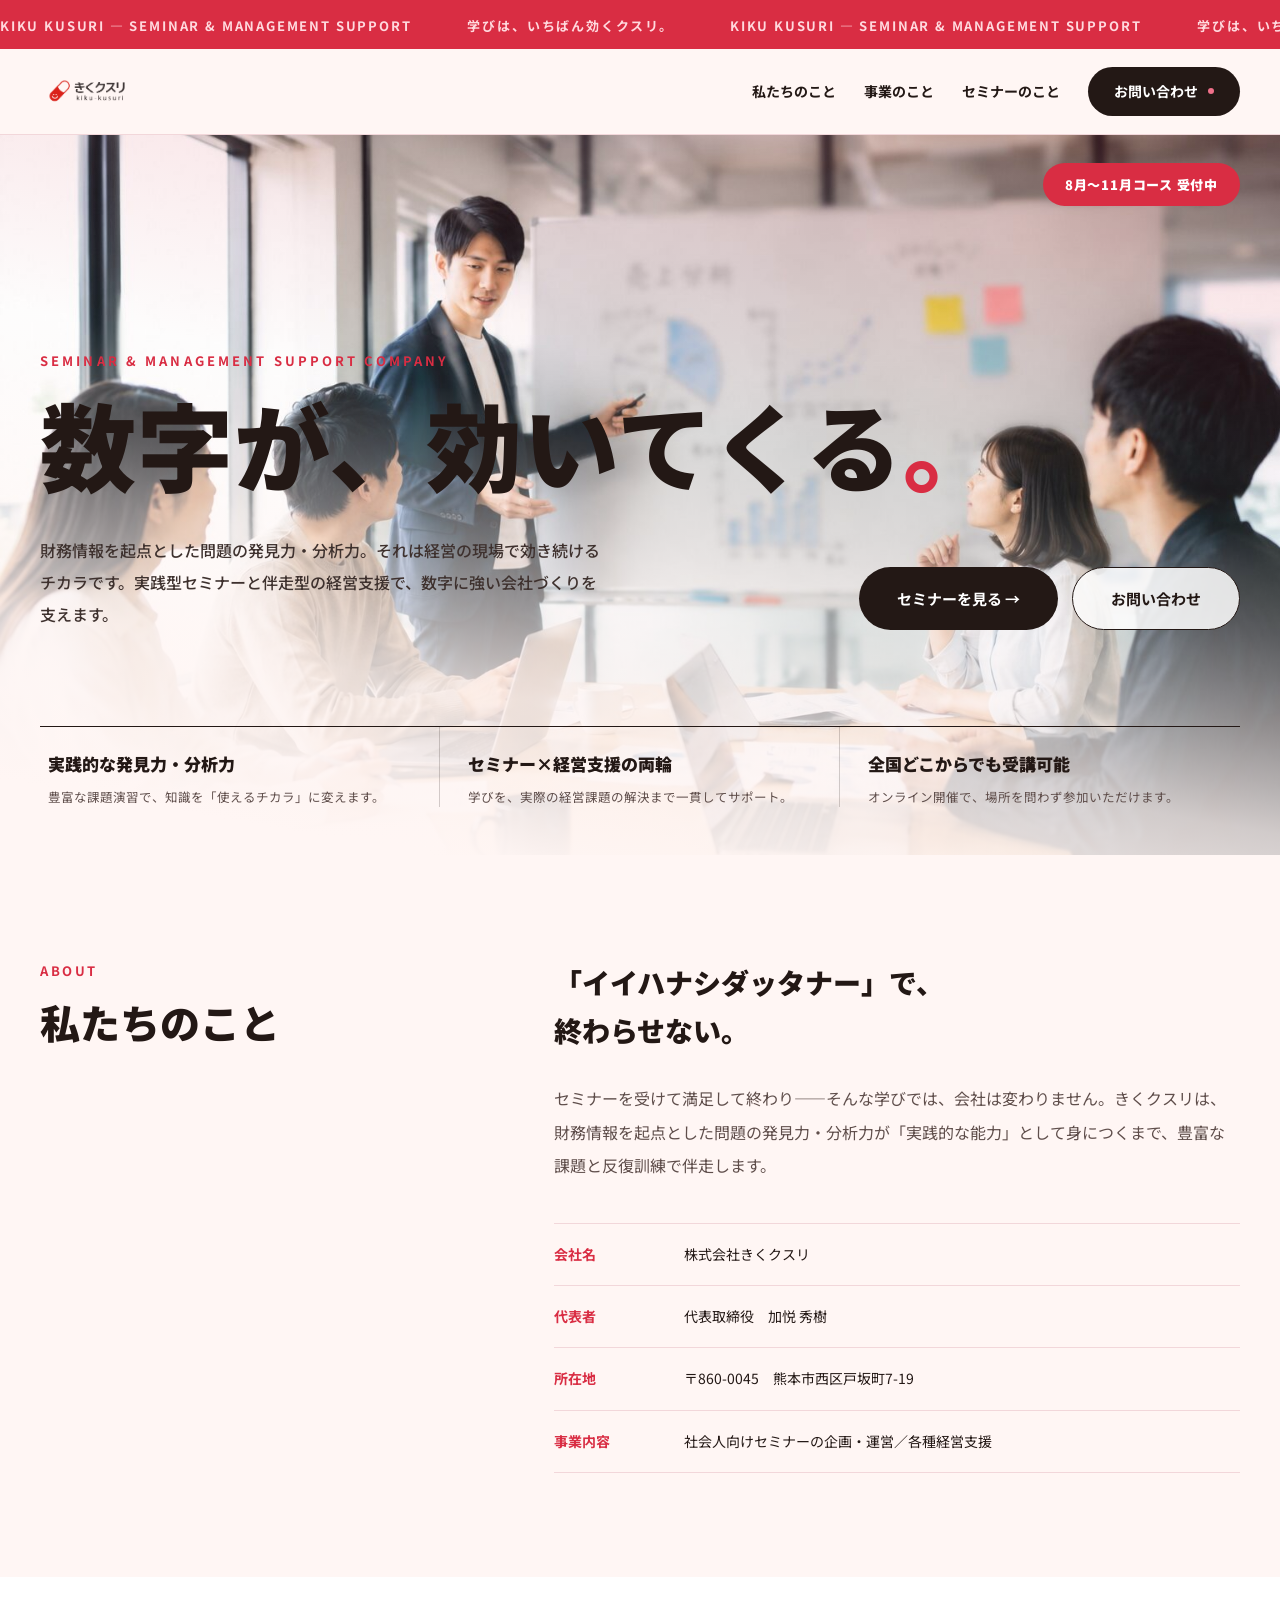
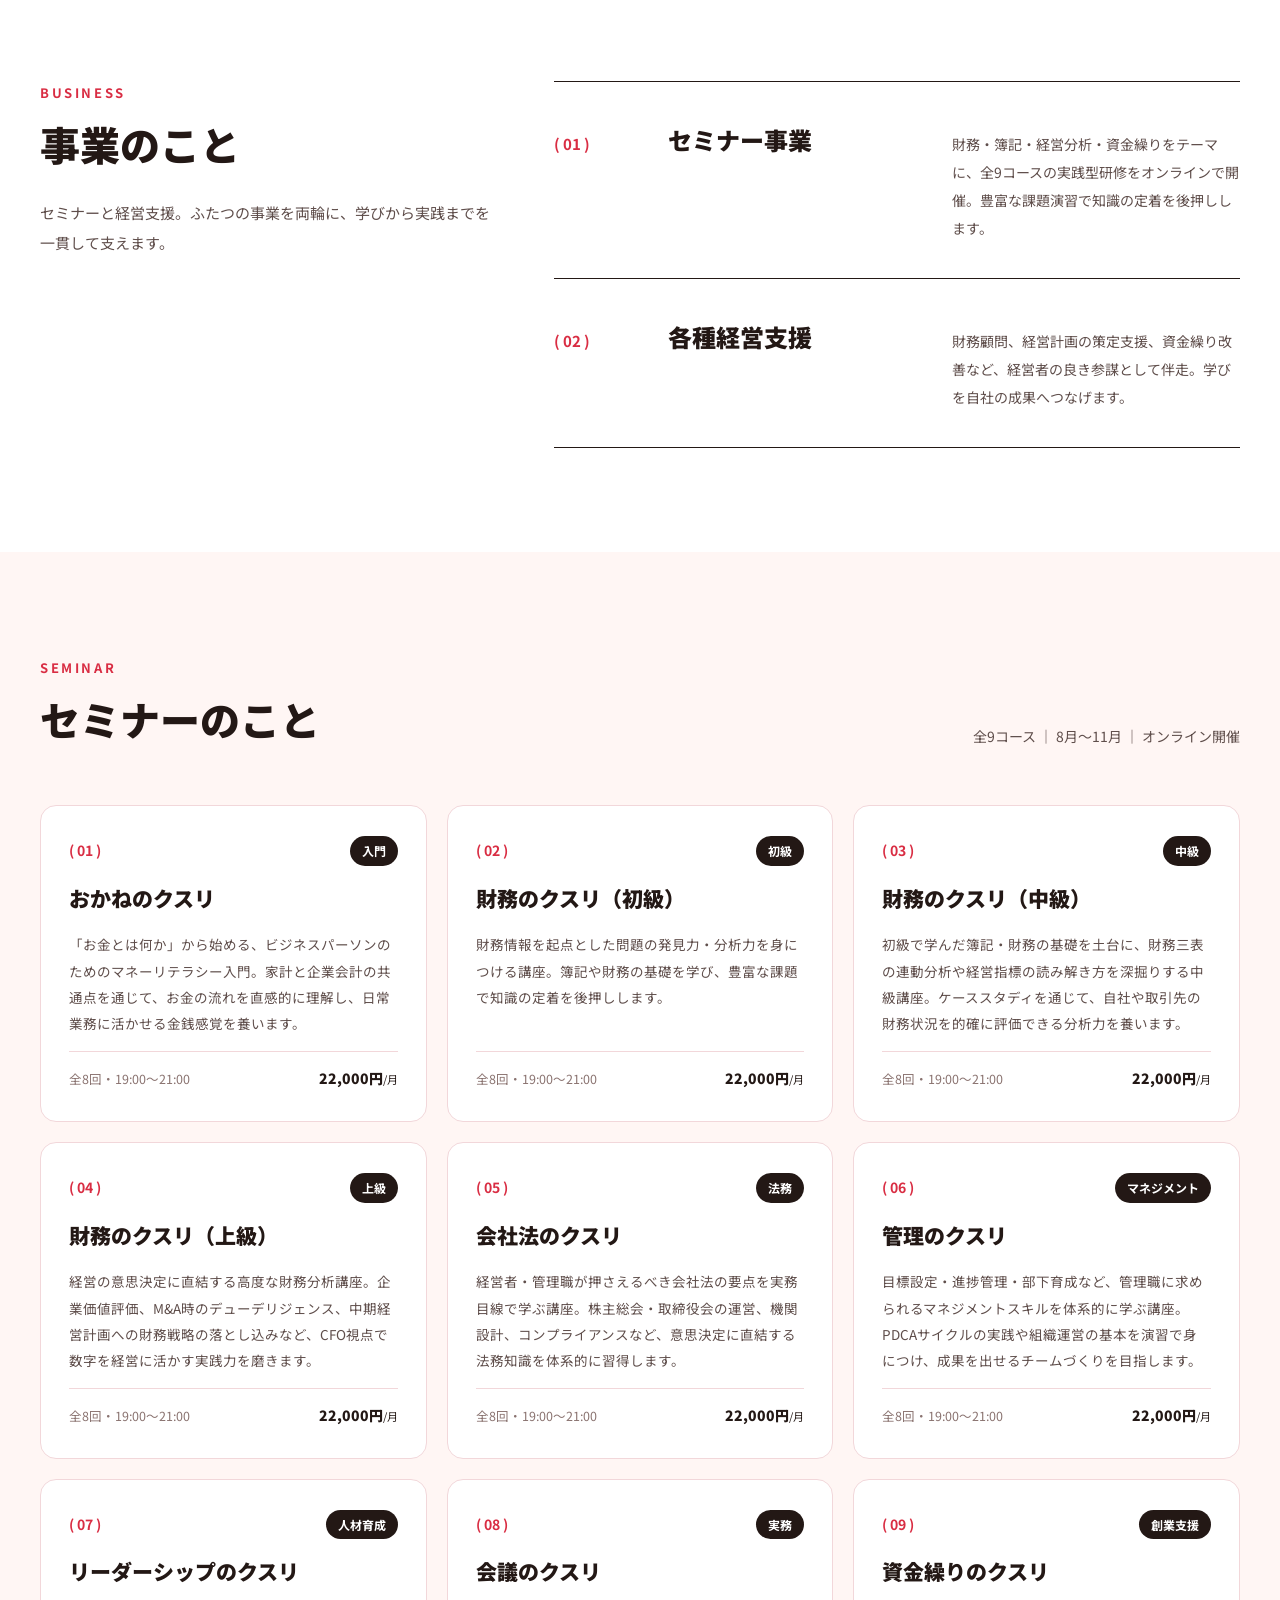
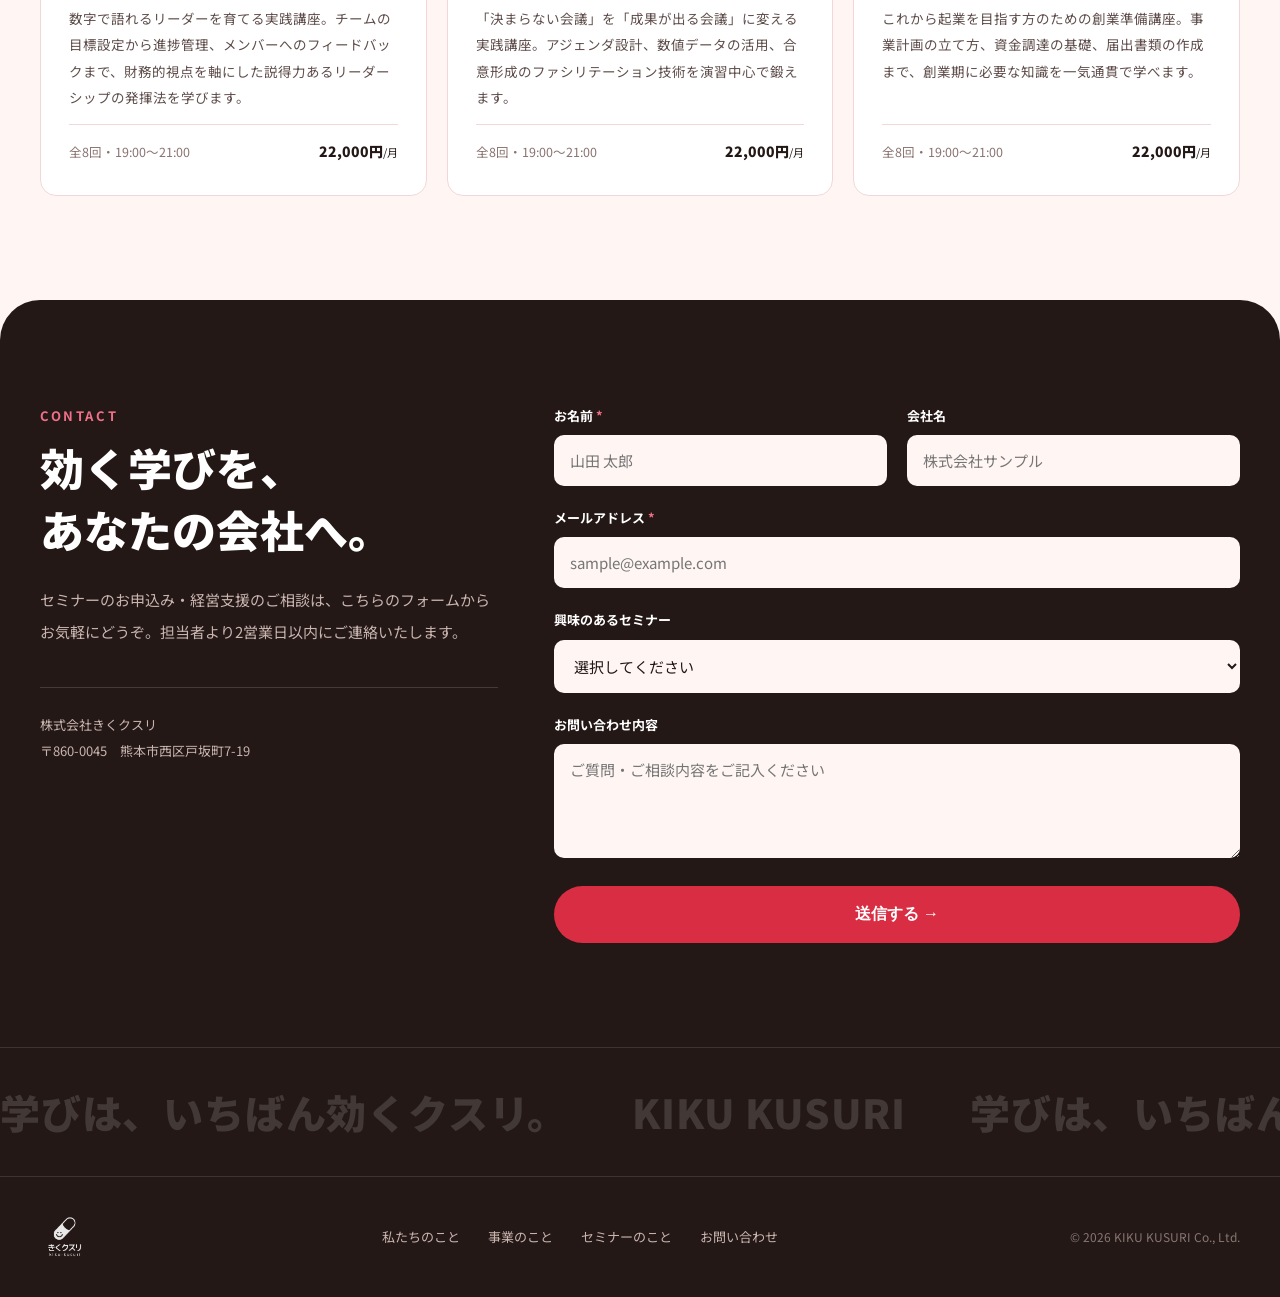
==== index.html @ ec93d73a "Rename kikukusuri-lp-3.html to index.html" ====
<!DOCTYPE html>
<html lang="ja">
<head>
<meta charset="UTF-8">
<meta name="viewport" content="width=device-width, initial-scale=1.0">
<title>株式会社きくクスリ｜セミナー運営・経営支援</title>
<link rel="preconnect" href="https://fonts.googleapis.com">
<link rel="preconnect" href="https://fonts.gstatic.com" crossorigin>
<link href="https://fonts.googleapis.com/css2?family=Noto+Sans+JP:wght@400;500;700;900&display=swap" rel="stylesheet">
<link rel="stylesheet" href="./css/style-3.css">
<link rel="icon" href="./favicon.ico" sizes="any">
</head>
<body>

<div id="splash" style="position:fixed;inset:0;z-index:9999;background:#fff;display:flex;align-items:center;justify-content:center;transition:opacity .4s ease;">
  <img src="./img/logo-1.jpg">
</div>

<div class="marquee-top">
  <div class="track">
    <span>KIKU KUSURI — SEMINAR &amp; MANAGEMENT SUPPORT</span><span>学びは、いちばん効くクスリ。</span><span>KIKU KUSURI — SEMINAR &amp; MANAGEMENT SUPPORT</span><span>学びは、いちばん効くクスリ。</span><span>KIKU KUSURI — SEMINAR &amp; MANAGEMENT SUPPORT</span><span>学びは、いちばん効くクスリ。</span><span>KIKU KUSURI — SEMINAR &amp; MANAGEMENT SUPPORT</span><span>学びは、いちばん効くクスリ。</span>
  </div>
</div>

<header>
  <img src="./img/logo-1.jpg">
  <nav>
    <a href="#about">私たちのこと</a>
    <a href="#business">事業のこと</a>
    <a href="#seminars">セミナーのこと</a>
    <a class="cta" href="#contact">お問い合わせ<span class="dot"></span></a>
  </nav>
</header>

<section class="hero">
  <img class="bg" src="./img/hero.jpg" alt="セミナー風景">
  <div class="scrim"></div>
  <span class="badge">8月〜11月コース 受付中</span>
  <div class="hero-copy">
    <p class="eyebrow">SEMINAR &amp; MANAGEMENT SUPPORT COMPANY</p>
    <h1>数字が、効いてくる<span class="dot">。</span></h1>
    <div class="hero-flex">
      <p>財務情報を起点とした問題の発見力・分析力。それは経営の現場で効き続けるチカラです。実践型セミナーと伴走型の経営支援で、数字に強い会社づくりを支えます。</p>
      <div class="hero-actions">
        <a class="btn btn-dark" href="#seminars">セミナーを見る →</a>
        <a class="btn btn-outline" href="#contact">お問い合わせ</a>
      </div>
    </div>
  </div>
  <div class="hero-feats">
    <div><p class="t">実践的な発見力・分析力</p><p class="d">豊富な課題演習で、知識を「使えるチカラ」に変えます。</p></div>
    <div><p class="t">セミナー×経営支援の両輪</p><p class="d">学びを、実際の経営課題の解決まで一貫してサポート。</p></div>
    <div><p class="t">全国どこからでも受講可能</p><p class="d">オンライン開催で、場所を問わず参加いただけます。</p></div>
  </div>
</section>

<section id="about" class="wrap" data-reveal>
  <div class="about-grid">
    <div>
      <p class="sec-eyebrow">ABOUT</p>
      <h2 class="sec-title">私たちのこと</h2>
    </div>
    <div>
      <p class="about-lead">「イイハナシダッタナー」で、<br>終わらせない。</p>
      <p class="about-body">セミナーを受けて満足して終わり——そんな学びでは、会社は変わりません。きくクスリは、財務情報を起点とした問題の発見力・分析力が「実践的な能力」として身につくまで、豊富な課題と反復訓練で伴走します。</p>
      <div class="about-table">
        <div class="row"><span>会社名</span><span>株式会社きくクスリ</span></div>
        <div class="row"><span>代表者</span><span>代表取締役　加悦 秀樹</span></div>
        <div class="row"><span>所在地</span><span>〒860-0045　熊本市西区戸坂町7-19</span></div>
        <div class="row"><span>事業内容</span><span>社会人向けセミナーの企画・運営／各種経営支援</span></div>
      </div>
    </div>
  </div>
</section>

<section id="business" class="wrap business-grid" data-reveal style="padding-top:30">
  <div>
    <p class="sec-eyebrow">BUSINESS</p>
    <h2 class="sec-title">事業のこと</h2>
    <p style="margin:24px 0 0; font-size:15px; line-height:2; color:var(--ink-soft)">セミナーと経営支援。ふたつの事業を両輪に、学びから実践までを一貫して支えます。</p>
  </div>
  <div class="business-list">
    <div class="b-item"><span class="n">( 01 )</span><h3>セミナー事業</h3><p>財務・簿記・経営分析・資金繰りをテーマに、全9コースの実践型研修をオンラインで開催。豊富な課題演習で知識の定着を後押しします。</p></div>
    <div class="b-item"><span class="n">( 02 )</span><h3>各種経営支援</h3><p>財務顧問、経営計画の策定支援、資金繰り改善など、経営者の良き参謀として伴走。学びを自社の成果へつなげます。</p></div>
  </div>
</section>

<section id="seminars" class="seminar" data-reveal>
  <div class="seminar-head">
    <div>
      <p class="sec-eyebrow">SEMINAR</p>
      <h2 class="sec-title">セミナーのこと</h2>
    </div>
    <p style="margin:0; font-size:14px; color:var(--ink-soft)">全9コース ｜ 8月〜11月 ｜ オンライン開催</p>
  </div>
  <div class="seminar-grid">
        <div class="s-card">
          <div class="s-top"><span class="s-no">( 01 )</span><span class="s-lv">入門</span></div>
          <h3 class="s-title">おかねのクスリ</h3>
          <p class="s-desc">「お金とは何か」から始める、ビジネスパーソンのためのマネーリテラシー入門。家計と企業会計の共通点を通じて、お金の流れを直感的に理解し、日常業務に活かせる金銭感覚を養います。</p>
          <div class="s-foot"><span>全8回・19:00〜21:00</span><span class="s-price">22,000円<i>/月</i></span></div>
        </div>
        <div class="s-card">
          <div class="s-top"><span class="s-no">( 02 )</span><span class="s-lv">初級</span></div>
          <h3 class="s-title">財務のクスリ（初級）</h3>
          <p class="s-desc">財務情報を起点とした問題の発見力・分析力を身につける講座。簿記や財務の基礎を学び、豊富な課題で知識の定着を後押しします。</p>
          <div class="s-foot"><span>全8回・19:00〜21:00</span><span class="s-price">22,000円<i>/月</i></span></div>
        </div>
        <div class="s-card">
          <div class="s-top"><span class="s-no">( 03 )</span><span class="s-lv">中級</span></div>
          <h3 class="s-title">財務のクスリ（中級）</h3>
          <p class="s-desc">初級で学んだ簿記・財務の基礎を土台に、財務三表の連動分析や経営指標の読み解き方を深掘りする中級講座。ケーススタディを通じて、自社や取引先の財務状況を的確に評価できる分析力を養います。</p>
          <div class="s-foot"><span>全8回・19:00〜21:00</span><span class="s-price">22,000円<i>/月</i></span></div>
        </div>
        <div class="s-card">
          <div class="s-top"><span class="s-no">( 04 )</span><span class="s-lv">上級</span></div>
          <h3 class="s-title">財務のクスリ（上級）</h3>
          <p class="s-desc">経営の意思決定に直結する高度な財務分析講座。企業価値評価、M&A時のデューデリジェンス、中期経営計画への財務戦略の落とし込みなど、CFO視点で数字を経営に活かす実践力を磨きます。</p>
          <div class="s-foot"><span>全8回・19:00〜21:00</span><span class="s-price">22,000円<i>/月</i></span></div>
        </div>
        <div class="s-card">
          <div class="s-top"><span class="s-no">( 05 )</span><span class="s-lv">法務</span></div>
          <h3 class="s-title">会社法のクスリ</h3>
          <p class="s-desc">経営者・管理職が押さえるべき会社法の要点を実務目線で学ぶ講座。株主総会・取締役会の運営、機関設計、コンプライアンスなど、意思決定に直結する法務知識を体系的に習得します。</p>
          <div class="s-foot"><span>全8回・19:00〜21:00</span><span class="s-price">22,000円<i>/月</i></span></div>
        </div>
        <div class="s-card">
          <div class="s-top"><span class="s-no">( 06 )</span><span class="s-lv">マネジメント</span></div>
          <h3 class="s-title">管理のクスリ</h3>
          <p class="s-desc">目標設定・進捗管理・部下育成など、管理職に求められるマネジメントスキルを体系的に学ぶ講座。PDCAサイクルの実践や組織運営の基本を演習で身につけ、成果を出せるチームづくりを目指します。</p>
          <div class="s-foot"><span>全8回・19:00〜21:00</span><span class="s-price">22,000円<i>/月</i></span></div>
        </div>
        <div class="s-card">
          <div class="s-top"><span class="s-no">( 07 )</span><span class="s-lv">人材育成</span></div>
          <h3 class="s-title">リーダーシップのクスリ</h3>
          <p class="s-desc">数字で語れるリーダーを育てる実践講座。チームの目標設定から進捗管理、メンバーへのフィードバックまで、財務的視点を軸にした説得力あるリーダーシップの発揮法を学びます。</p>
          <div class="s-foot"><span>全8回・19:00〜21:00</span><span class="s-price">22,000円<i>/月</i></span></div>
        </div>
        <div class="s-card">
          <div class="s-top"><span class="s-no">( 08 )</span><span class="s-lv">実務</span></div>
          <h3 class="s-title">会議のクスリ</h3>
          <p class="s-desc">「決まらない会議」を「成果が出る会議」に変える実践講座。アジェンダ設計、数値データの活用、合意形成のファシリテーション技術を演習中心で鍛えます。</p>
          <div class="s-foot"><span>全8回・19:00〜21:00</span><span class="s-price">22,000円<i>/月</i></span></div>
        </div>
        <div class="s-card">
          <div class="s-top"><span class="s-no">( 09 )</span><span class="s-lv">創業支援</span></div>
          <h3 class="s-title">資金繰りのクスリ</h3>
          <p class="s-desc">これから起業を目指す方のための創業準備講座。事業計画の立て方、資金調達の基礎、届出書類の作成まで、創業期に必要な知識を一気通貫で学べます。</p>
          <div class="s-foot"><span>全8回・19:00〜21:00</span><span class="s-price">22,000円<i>/月</i></span></div>
        </div>
  </div>
</section>

<section id="contact" class="contact-sec" data-reveal>
  <div class="contact-grid">
    <div class="contact-copy">
      <p class="sec-eyebrow">CONTACT</p>
      <h2>効く学びを、<br>あなたの会社へ。</h2>
      <p class="lead">セミナーのお申込み・経営支援のご相談は、こちらのフォームからお気軽にどうぞ。担当者より2営業日以内にご連絡いたします。</p>
      <div class="contact-addr">株式会社きくクスリ<br>〒860-0045　熊本市西区戸坂町7-19</div>
    </div>
    <div>
      <form id="contact-form" class="cform" action="contact.php" method="post" novalidate>
        <input type="hidden" id="csrf_token" name="csrf_token" value="">
        <!-- ハニーポット: 人間には見えないフィールド。Botが入力すると送信を拒否する -->
        <div class="hp-field" aria-hidden="true">
          <label for="website">Webサイト</label>
          <input type="text" id="website" name="website" tabindex="-1" autocomplete="off">
        </div>
        <div class="row2">
          <label><span>お名前 <span class="req">*</span></span><input required type="text" name="name" maxlength="100"  placeholder="山田 太郎"></label>
          <label>会社名<input type="text" name="company" maxlength="100" placeholder="株式会社サンプル"></label>
        </div>
        <label><span>メールアドレス <span class="req">*</span></span><input required type="email" name="email" maxlength="254" placeholder="sample@example.com"></label>
        <label>興味のあるセミナー
          <select name="seminar">
            <option value="">選択してください</option>
            <option>おかねのクスリ</option>
            <option>財務のクスリ（初級）</option>
            <option>財務のクスリ（中級）</option>
            <option>財務のクスリ（上級）</option>
            <option>会社法のクスリ</option>
            <option>管理のクスリ</option>
            <option>リーダーシップのクスリ</option>
            <option>会議のクスリ</option>
            <option>創業のクスリ</option>
          </select>
        </label>
        <label>お問い合わせ内容<textarea rows="4" name="message" maxlength="2000" placeholder="ご質問・ご相談内容をご記入ください"></textarea></label>
        <button type="submit">送信する →</button>
        <div id="form-error" role="alert" aria-live="assertive"></div>
      </form>
      <div id="thanks">
        <img src="./img/logo-2.png">
        <h3>お問い合わせありがとうございます</h3>
        <p>担当者より5営業日以内にご連絡いたします。</p>
      </div>
    </div>
  </div>
</section>

<footer>
  <div class="marquee-bottom">
    <div class="track">
      <span>学びは、いちばん効くクスリ。</span><span>KIKU KUSURI</span><span>学びは、いちばん効くクスリ。</span><span>KIKU KUSURI</span><span>学びは、いちばん効くクスリ。</span><span>KIKU KUSURI</span>
    </div>
  </div>
  <div class="footer-bottom">
    <img src="./img/logo-2.png">
    <nav>
      <a href="#about">私たちのこと</a>
      <a href="#business">事業のこと</a>
      <a href="#seminars">セミナーのこと</a>
      <a href="#contact">お問い合わせ</a>
    </nav>
    <p>© 2026 KIKU KUSURI Co., Ltd.</p>
  </div>
</footer>

<script>
  (function () {
    var form = document.getElementById('contact-form');
    var errorBox = document.getElementById('form-error');
    var submitBtn = form.querySelector('button[type="submit"]');
    var csrfField = document.getElementById('csrf_token');

    /**
     * レスポンスに含まれるCSRFトークンでフォームの隠しフィールドを更新する。
     */
    function applyCsrfToken(data) {
      if (data && data.csrf_token) {
        csrfField.value = data.csrf_token;
        return true;
      }
      return false;
    }

    /** ページ表示時にCSRFトークンをサーバーから取得してフォームに設定 */
    function loadCsrfToken() {
      fetch('csrf_token.php', { credentials: 'same-origin' })
        .then(function (res) { return res.json(); })
        .then(function (data) {
          applyCsrfToken(data);
        })
        .catch(function () {
          // トークン取得に失敗しても送信時にサーバー側で弾かれるだけなので致命的ではない
          console.warn('CSRFトークンの取得に失敗しました。');
        });
    }
    loadCsrfToken();

    function showError(msg) {
      errorBox.textContent = msg;
    }

    function resetSubmitButton() {
      submitBtn.disabled = false;
      submitBtn.textContent = '送信する';
    }

    form.addEventListener('submit', function (e) {
      e.preventDefault();
      errorBox.textContent = '';
      submitBtn.disabled = true;
      submitBtn.textContent = '送信中...';

      fetch(form.action, {
        method: 'POST',
        body: new FormData(form),
        headers: { 'X-Requested-With': 'XMLHttpRequest' },
        credentials: 'same-origin'
      })
        .then(function (res) { return res.json().then(function (data) { return { ok: res.ok, data: data }; }); })
        .then(function (result) {
          if (result.ok && result.data && result.data.success) {
            form.style.display = 'none';
            document.getElementById('thanks').style.display = 'block';
          } else {
            var msg = (result.data && result.data.message) ? result.data.message : '送信に失敗しました。時間をおいて再度お試しください。';
            showError(msg);
            resetSubmitButton();
            // サーバーが返した新しいトークンでフォームを更新する。
            if (!applyCsrfToken(result.data)) {
              loadCsrfToken();
            }
          }
        })
        .catch(function () {
          showError('通信エラーが発生しました。時間をおいて再度お試しください。');
          resetSubmitButton();
          // 通信エラー時はレスポンスが得られないため、念のためトークンを取り直す
          loadCsrfToken();
        });
    });
  })();

  var io = new IntersectionObserver(function (entries) {
    entries.forEach(function (en) {
      if (en.isIntersecting) { en.target.classList.add('on'); io.unobserve(en.target); }
    });
  }, { threshold: 0.08 });
  document.querySelectorAll('[data-reveal]').forEach(function (el) { io.observe(el); });

  window.addEventListener('load', function () {
    var splash = document.getElementById('splash');
    if (splash) {
      setTimeout(function () {
        splash.style.opacity = '0';
        setTimeout(function () { splash.remove(); }, 400);
      }, 250);
    }
  });
</script>
</body>
</html>
---- css/style-3.css ----
:root{
  --pink:#F7CDD3; --pink-deep:#F0708A; --red:#D92D43; --ink:#231815; --ink-soft:#5F4E4B;
  --ink-mute:#8A7370; --cream:#FFF6F4; --line:#F2D7DA;
}
*{ box-sizing:border-box; }
html{ scroll-behavior:smooth; }
body{ margin:0; font-family:'Noto Sans JP',sans-serif; color:var(--ink); background:var(--cream); line-height:1.8; }
a{ color:inherit; text-decoration:none; }
@keyframes marquee{ from{ transform:translateX(0); } to{ transform:translateX(-50%); } }

.marquee-top{ background:var(--red); color:#FFD9DE; overflow:hidden; padding:10px 0; white-space:nowrap; }
.marquee-top .track{ display:inline-flex; gap:56px; animation:marquee 22s linear infinite; font-size:13px; font-weight:700; letter-spacing:.14em; }

#splash img{ width:400px; max-width:120vw; height:auto; }

header{ display:flex; align-items:center; justify-content:space-between; padding:18px 40px; background:var(--cream); border-bottom:1px solid var(--line); position:sticky; top:0; z-index:10; }
header img{ height:38px; mix-blend-mode:multiply; }
nav{ display:flex; align-items:center; gap:28px; font-size:14px; font-weight:700; }
nav .cta{ display:inline-flex; align-items:center; gap:10px; background:var(--ink); color:#fff; padding:12px 26px; border-radius:999px; }
nav .cta .dot{ width:6px; height:6px; border-radius:50%; background:var(--pink-deep); }

.hero{ position:relative; min-height:720px; display:flex; flex-direction:column; justify-content:flex-end; overflow:hidden; }
.hero img.bg{ position:absolute; inset:0; width:100%; height:100%; object-fit:cover; }
.hero .scrim{ position:absolute; inset:0; background:linear-gradient(10deg, rgba(255,246,244,1) 8%, rgba(255,246,244,.82) 26%, rgba(255,246,244,.1) 58%, rgba(217,45,67,.18) 100%); }
.hero .badge{ position:absolute; top:28px; right:40px; z-index:2; background:var(--red); color:#fff; font-size:13px; font-weight:900; padding:10px 22px; border-radius:999px; letter-spacing:.06em; }
.hero-copy{ position:relative; z-index:1; padding:0 40px 56px; }
.hero-copy .eyebrow{ margin:0 0 16px; font-size:13px; font-weight:700; letter-spacing:.24em; color:var(--red); }
.hero-copy h1{ margin:0; font-size:96px; line-height:1.14; font-weight:900; letter-spacing:.01em; color:var(--ink); }
.hero-copy h1 .dot{ color:var(--red); }
.hero-flex{ display:flex; align-items:flex-end; justify-content:space-between; gap:48px; margin-top:36px; }
.hero-flex p{ margin:0; font-size:16px; line-height:2; color:#3E312E; max-width:560px; font-weight:500; }
.hero-actions{ display:flex; gap:14px; flex:0 0 auto; }
.btn{ display:inline-flex; align-items:center; gap:10px; font-size:15px; font-weight:700; padding:17px 38px; border-radius:999px; }
.btn-dark{ background:var(--ink); color:#fff; }
.btn-outline{ background:rgba(255,255,255,.85); color:var(--ink); border:1.5px solid var(--ink); }
.hero-feats{ position:relative; z-index:1; margin:40px 40px 48px; display:grid; grid-template-columns:repeat(3,1fr); border-top:1.5px solid var(--ink); }
.hero-feats div{ padding:22px 8px 0; }
.hero-feats div:not(:last-child){ border-right:1px solid rgba(35,24,21,.2); }
.hero-feats div:not(:first-child){ padding-left:28px; }
.hero-feats p.t{ margin:0; font-size:17px; font-weight:900; color:var(--ink); }
.hero-feats p.d{ margin:6px 0 0; font-size:12.5px; color:var(--ink-soft); line-height:1.7; }

.wrap{ padding:104px 40px; }
.about-grid,.business-grid,.contact-grid{ display:grid; grid-template-columns:.8fr 1.2fr; gap:56px; }
.sec-eyebrow{ margin:0 0 10px; font-size:13px; font-weight:700; letter-spacing:.2em; color:var(--red); }
.sec-title{ margin:0; font-size:40px; font-weight:900; line-height:1.5; color:var(--ink); }

.about-lead{ margin:0 0 28px; font-size:28px; font-weight:900; line-height:1.7; color:var(--ink); }
.about-body{ margin:0 0 40px; font-size:16px; line-height:2.1; color:var(--ink-soft); }
.about-table{ display:grid; border-top:1px solid var(--line); }
.about-table .row{ display:grid; grid-template-columns:130px 1fr; padding:18px 0; border-bottom:1px solid var(--line); font-size:14px; }
.about-table .row span:first-child{ font-weight:700; color:var(--red); }

.business-grid{ background:#fff; }
.business-list{ display:grid; gap:0; border-top:1.5px solid var(--ink); }
.b-item{ display:grid; grid-template-columns:90px 260px 1fr; align-items:baseline; gap:24px; padding:36px 0; border-bottom:1.5px solid var(--ink); }
.b-item span.n{ font-size:15px; font-weight:700; color:var(--red); }
.b-item h3{ margin:0; font-size:24px; font-weight:900; color:var(--ink); }
.b-item p{ margin:0; font-size:14px; line-height:2; color:var(--ink-soft); }

.seminar{ padding:104px 40px; }
.seminar-head{ display:flex; align-items:flex-end; justify-content:space-between; margin-bottom:56px; }
.seminar-grid{ display:grid; grid-template-columns:repeat(3,1fr); gap:20px; }
.s-card{ background:#fff; border-radius:16px; padding:30px 28px; display:flex; flex-direction:column; gap:14px; border:1px solid var(--line); }
.s-top{ display:flex; align-items:baseline; justify-content:space-between; }
.s-no{ font-size:14px; font-weight:700; color:var(--red); }
.s-lv{ font-size:12px; font-weight:700; color:#fff; background:var(--ink); padding:4px 12px; border-radius:999px; }
.s-title{ margin:0; font-size:21px; font-weight:900; color:var(--ink); }
.s-desc{ margin:0; font-size:13.5px; line-height:1.95; color:var(--ink-soft); }
.s-foot{ margin-top:auto; padding-top:14px; border-top:1px solid var(--line); display:flex; justify-content:space-between; align-items:baseline; font-size:12.5px; color:var(--ink-mute); }
.s-price{ font-size:14px; font-weight:900; color:var(--ink); }
.s-price i{ font-size:11px; font-weight:400; font-style:normal; }

.contact-sec{ padding:104px 40px; background:var(--ink); border-radius:40px 40px 0 0; }
.contact-copy h2{ margin:0 0 24px; font-size:44px; font-weight:900; line-height:1.4; color:#fff; }
.contact-copy .sec-eyebrow{ color:var(--pink-deep); }
.contact-copy p.lead{ margin:0 0 40px; font-size:15px; line-height:2.1; color:#C9B4B0; }
.contact-addr{ border-top:1px solid rgba(255,255,255,.15); padding-top:24px; font-size:13px; color:#C9B4B0; line-height:2; }
.cform{ display:flex; flex-direction:column; gap:20px; }
.cform .row2{ display:grid; grid-template-columns:1fr 1fr; gap:20px; }
.cform label{ display:flex; flex-direction:column; gap:8px; color:#fff; font-size:13px; font-weight:700; }
.cform .req{ color:var(--pink-deep); }
.cform input,.cform select,.cform textarea{ padding:15px 16px; border:none; border-radius:10px; font-size:15px; font-family:inherit; background:var(--cream); color:var(--ink); }
.cform textarea{ resize:vertical; }
.cform button{ margin-top:8px; display:inline-flex; align-items:center; justify-content:center; gap:10px; background:var(--red); color:#fff; font-size:16px; font-weight:900; padding:18px; border:none; border-radius:999px; cursor:pointer; }
#thanks{ display:none; background:var(--cream); border-radius:20px; padding:56px; text-align:center; }
#thanks img{ width:100px; display:block; margin:0 auto 20px; }
#thanks h3{ margin:0 0 12px; font-size:22px; font-weight:900; color:var(--ink); }
#thanks p{ margin:0; color:var(--ink-soft); font-size:14px; line-height:1.9; }

footer{ background:var(--ink); color:#C9B4B0; }
.marquee-bottom{ overflow:hidden; padding:28px 0; border-top:1px solid rgba(255,255,255,.12); border-bottom:1px solid rgba(255,255,255,.12); white-space:nowrap; }
.marquee-bottom .track{ display:inline-flex; gap:64px; animation:marquee 26s linear infinite; font-size:40px; font-weight:900; letter-spacing:.02em; color:rgba(255,255,255,.14); }
.footer-bottom{ display:flex; align-items:center; justify-content:space-between; padding:32px 40px; }
.footer-bottom img{ height:56px; filter:brightness(0) invert(1); opacity:.9; }
.footer-bottom nav{ display:flex; gap:28px; font-size:13px; font-weight:400; }
.footer-bottom p{ margin:0; font-size:12px; color:rgba(201,180,176,.6); }

[data-reveal]{ opacity:0; transform:translateY(20px); transition:opacity .7s ease, transform .7s ease; }
[data-reveal].on{ opacity:1; transform:none; }

@media(max-width:960px){
  .hero-copy h1{ font-size:56px; }
  .hero-flex{ flex-direction:column; align-items:flex-start; }
  .about-grid,.business-grid,.contact-grid{ grid-template-columns:1fr; }
  .b-item{ grid-template-columns:1fr; gap:8px; }
  .seminar-grid{ grid-template-columns:repeat(2,1fr); }
}
@media(max-width:680px){
  nav a:not(.cta){ display:none; }
  header{ padding:14px 20px; }
  .hero{ min-height:560px; }
  .hero-copy{ padding:0 20px 40px; }
  .hero-copy h1{ font-size:40px; }
  .hero-feats{ grid-template-columns:1fr; margin:24px 20px 32px; }
  .hero-feats div:not(:last-child){ border-right:none; border-bottom:1px solid rgba(35,24,21,.2); padding-bottom:16px; }
  .hero-feats div:not(:first-child){ padding-left:0; }
  .wrap,.seminar,.contact-sec{ padding:64px 20px; }
  .seminar-grid{ grid-template-columns:1fr; }
  .cform .row2{ grid-template-columns:1fr; }
  .footer-bottom{ flex-direction:column; gap:20px; padding:32px 20px; text-align:center; }
  .footer-bottom nav{ flex-wrap:wrap; justify-content:center; }
}

/* ハニーポット: 人間には見えないフィールド */
.hp-field{ position:absolute; left:-9999px; width:1px; height:1px; overflow:hidden; opacity:0; }

/* File: styles.css（該当箇所に追記） */
#form-error {
  color: #b00020;              /* エラーを示す赤系。背景と十分なコントラストを確保 */
  background-color: #fdecea;   /* 淡い赤の背景で領域を明示（任意） */
  border: 1px solid #f5c2c0;   /* 枠線で視認性をさらに向上（任意） */
  border-radius: 4px;
  padding: 0.75em 1em;
  margin: 0.5em 0;
  font-size: 0.95rem;
  line-height: 1.5;
}

/* テキストが空のときは枠や背景も出さない（初期状態・成功時にスペースを作らない） */
#form-error:empty {
  display: none;
}
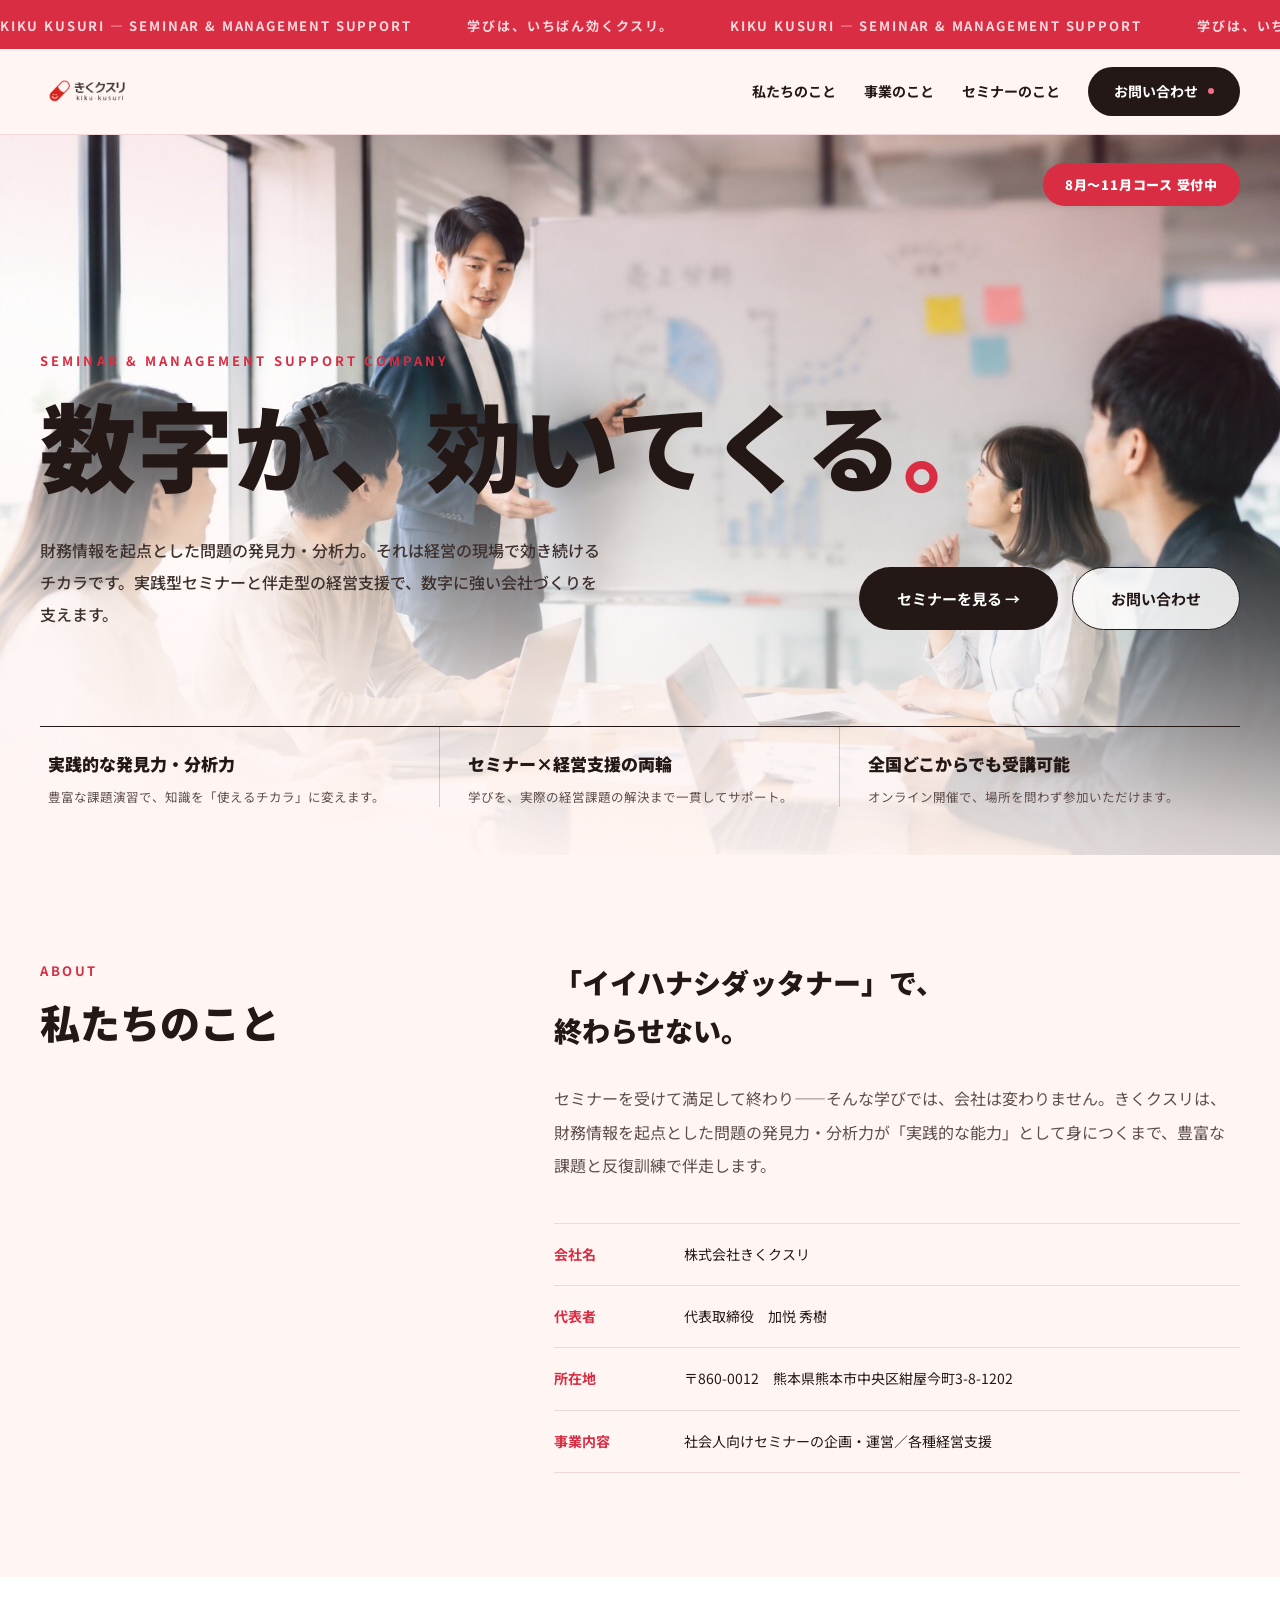
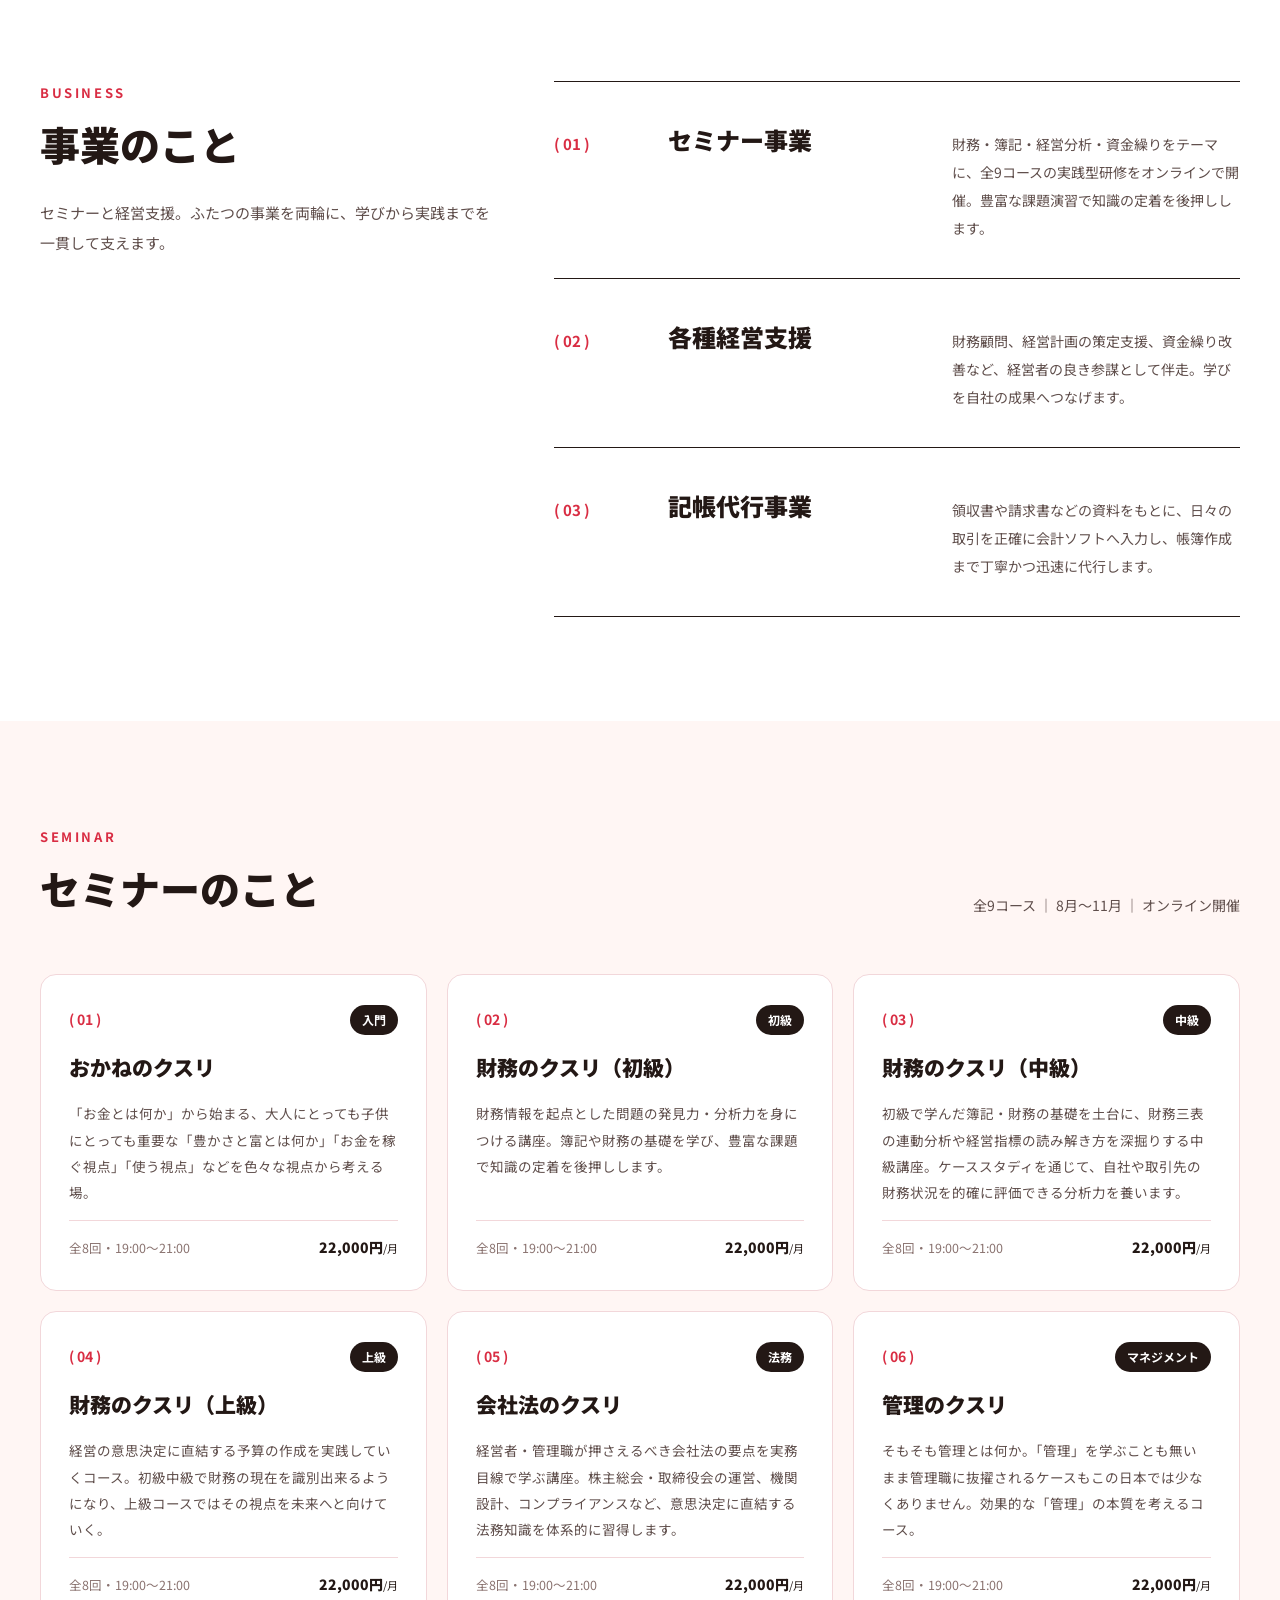
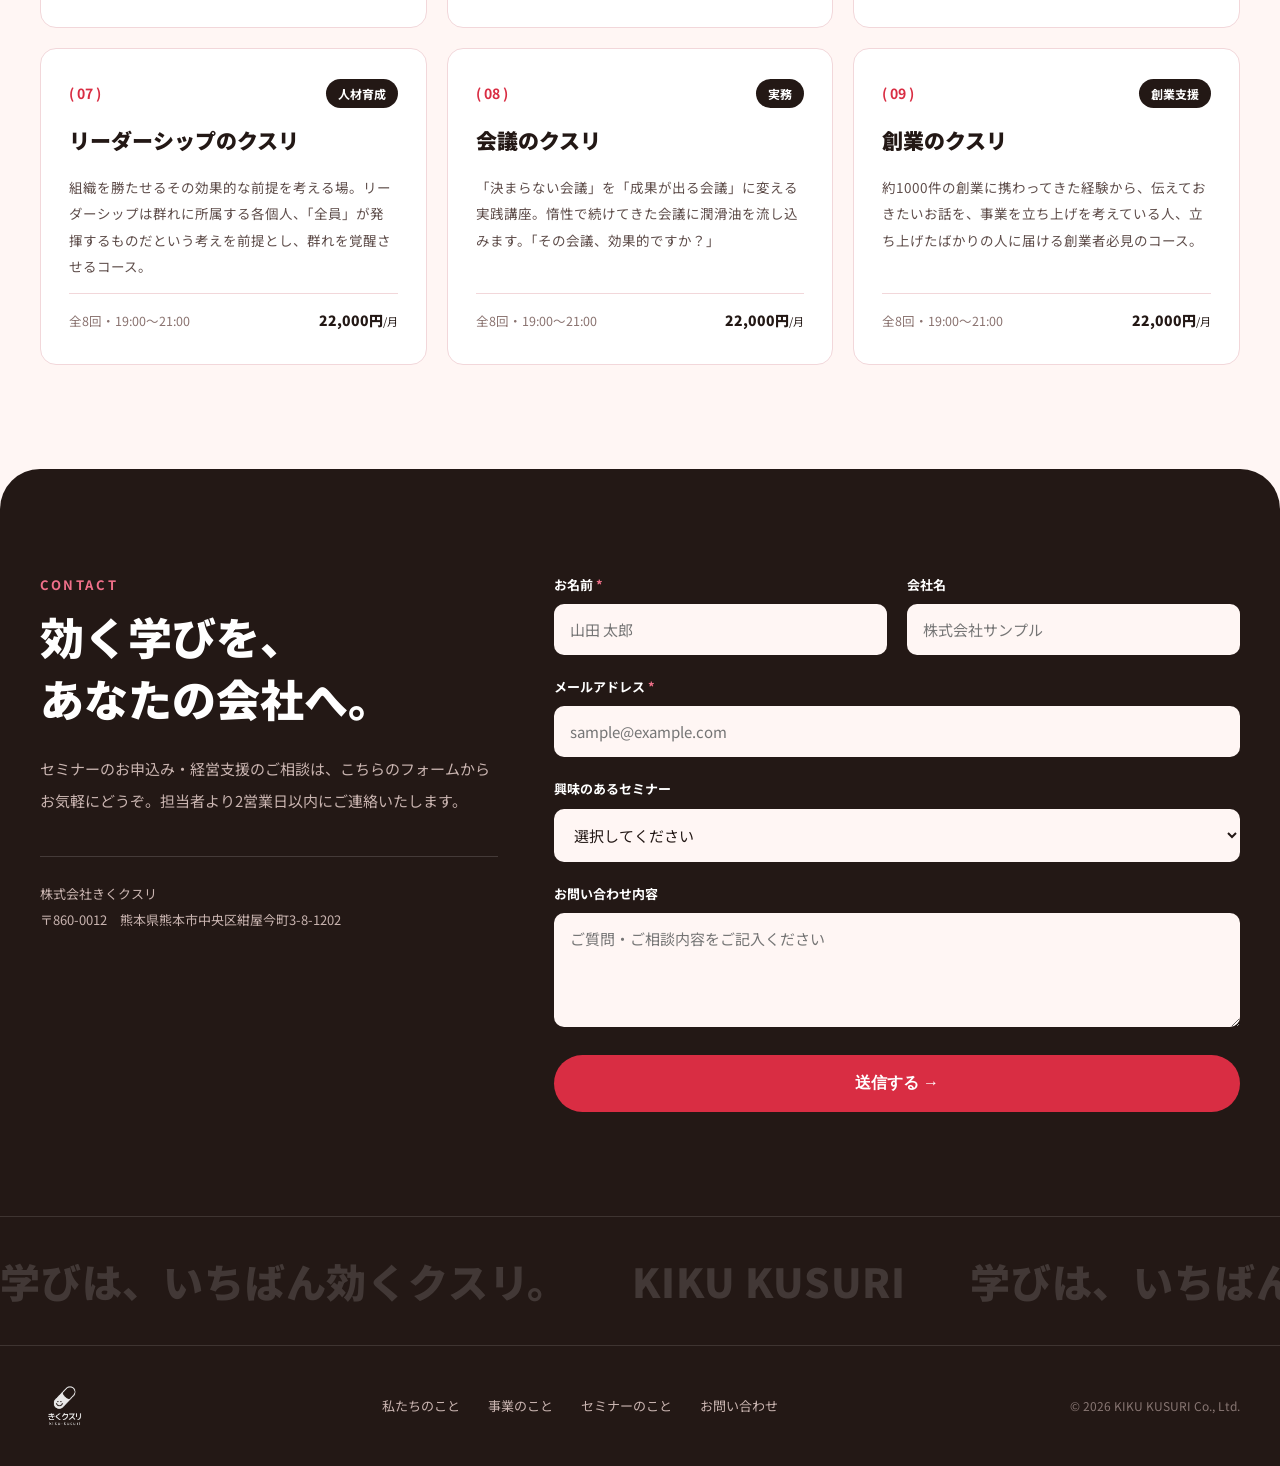
==== commit 83f93f69: "Add files via upload" ====
--- a/index.html
+++ b/index.html
@@ -66,7 +66,7 @@
       <div class="about-table">
         <div class="row"><span>会社名</span><span>株式会社きくクスリ</span></div>
         <div class="row"><span>代表者</span><span>代表取締役　加悦 秀樹</span></div>
-        <div class="row"><span>所在地</span><span>〒860-0045　熊本市西区戸坂町7-19</span></div>
+        <div class="row"><span>所在地</span><span>〒860-0012　熊本県熊本市中央区紺屋今町3-8-1202</span></div>
         <div class="row"><span>事業内容</span><span>社会人向けセミナーの企画・運営／各種経営支援</span></div>
       </div>
     </div>
@@ -82,6 +82,7 @@
   <div class="business-list">
     <div class="b-item"><span class="n">( 01 )</span><h3>セミナー事業</h3><p>財務・簿記・経営分析・資金繰りをテーマに、全9コースの実践型研修をオンラインで開催。豊富な課題演習で知識の定着を後押しします。</p></div>
     <div class="b-item"><span class="n">( 02 )</span><h3>各種経営支援</h3><p>財務顧問、経営計画の策定支援、資金繰り改善など、経営者の良き参謀として伴走。学びを自社の成果へつなげます。</p></div>
+    <div class="b-item"><span class="n">( 03 )</span><h3>記帳代行事業</h3><p>領収書や請求書などの資料をもとに、日々の取引を正確に会計ソフトへ入力し、帳簿作成まで丁寧かつ迅速に代行します。</p></div>
   </div>
 </section>
 
@@ -97,7 +98,7 @@
         <div class="s-card">
           <div class="s-top"><span class="s-no">( 01 )</span><span class="s-lv">入門</span></div>
           <h3 class="s-title">おかねのクスリ</h3>
-          <p class="s-desc">「お金とは何か」から始める、ビジネスパーソンのためのマネーリテラシー入門。家計と企業会計の共通点を通じて、お金の流れを直感的に理解し、日常業務に活かせる金銭感覚を養います。</p>
+          <p class="s-desc">「お金とは何か」から始まる、大人にとっても子供にとっても重要な「豊かさと富とは何か」「お金を稼ぐ視点」「使う視点」などを色々な視点から考える場。</p>
           <div class="s-foot"><span>全8回・19:00〜21:00</span><span class="s-price">22,000円<i>/月</i></span></div>
         </div>
         <div class="s-card">
@@ -115,7 +116,7 @@
         <div class="s-card">
           <div class="s-top"><span class="s-no">( 04 )</span><span class="s-lv">上級</span></div>
           <h3 class="s-title">財務のクスリ（上級）</h3>
-          <p class="s-desc">経営の意思決定に直結する高度な財務分析講座。企業価値評価、M&A時のデューデリジェンス、中期経営計画への財務戦略の落とし込みなど、CFO視点で数字を経営に活かす実践力を磨きます。</p>
+          <p class="s-desc">経営の意思決定に直結する予算の作成を実践していくコース。初級中級で財務の現在を識別出来るようになり、上級コースではその視点を未来へと向けていく。</p>
           <div class="s-foot"><span>全8回・19:00〜21:00</span><span class="s-price">22,000円<i>/月</i></span></div>
         </div>
         <div class="s-card">
@@ -127,25 +128,25 @@
         <div class="s-card">
           <div class="s-top"><span class="s-no">( 06 )</span><span class="s-lv">マネジメント</span></div>
           <h3 class="s-title">管理のクスリ</h3>
-          <p class="s-desc">目標設定・進捗管理・部下育成など、管理職に求められるマネジメントスキルを体系的に学ぶ講座。PDCAサイクルの実践や組織運営の基本を演習で身につけ、成果を出せるチームづくりを目指します。</p>
+          <p class="s-desc">そもそも管理とは何か。「管理」を学ぶことも無いまま管理職に抜擢されるケースもこの日本では少なくありません。効果的な「管理」の本質を考えるコース。</p>
           <div class="s-foot"><span>全8回・19:00〜21:00</span><span class="s-price">22,000円<i>/月</i></span></div>
         </div>
         <div class="s-card">
           <div class="s-top"><span class="s-no">( 07 )</span><span class="s-lv">人材育成</span></div>
           <h3 class="s-title">リーダーシップのクスリ</h3>
-          <p class="s-desc">数字で語れるリーダーを育てる実践講座。チームの目標設定から進捗管理、メンバーへのフィードバックまで、財務的視点を軸にした説得力あるリーダーシップの発揮法を学びます。</p>
+          <p class="s-desc">組織を勝たせるその効果的な前提を考える場。リーダーシップは群れに所属する各個人、「全員」が発揮するものだという考えを前提とし、群れを覚醒させるコース。</p>
           <div class="s-foot"><span>全8回・19:00〜21:00</span><span class="s-price">22,000円<i>/月</i></span></div>
         </div>
         <div class="s-card">
           <div class="s-top"><span class="s-no">( 08 )</span><span class="s-lv">実務</span></div>
           <h3 class="s-title">会議のクスリ</h3>
-          <p class="s-desc">「決まらない会議」を「成果が出る会議」に変える実践講座。アジェンダ設計、数値データの活用、合意形成のファシリテーション技術を演習中心で鍛えます。</p>
+          <p class="s-desc">「決まらない会議」を「成果が出る会議」に変える実践講座。惰性で続けてきた会議に潤滑油を流し込みます。「その会議、効果的ですか？」</p>
           <div class="s-foot"><span>全8回・19:00〜21:00</span><span class="s-price">22,000円<i>/月</i></span></div>
         </div>
         <div class="s-card">
           <div class="s-top"><span class="s-no">( 09 )</span><span class="s-lv">創業支援</span></div>
-          <h3 class="s-title">資金繰りのクスリ</h3>
-          <p class="s-desc">これから起業を目指す方のための創業準備講座。事業計画の立て方、資金調達の基礎、届出書類の作成まで、創業期に必要な知識を一気通貫で学べます。</p>
+          <h3 class="s-title">創業のクスリ</h3>
+          <p class="s-desc">約1000件の創業に携わってきた経験から、伝えておきたいお話を、事業を立ち上げを考えている人、立ち上げたばかりの人に届ける創業者必見のコース。</p>
           <div class="s-foot"><span>全8回・19:00〜21:00</span><span class="s-price">22,000円<i>/月</i></span></div>
         </div>
   </div>
@@ -157,7 +158,7 @@
       <p class="sec-eyebrow">CONTACT</p>
       <h2>効く学びを、<br>あなたの会社へ。</h2>
       <p class="lead">セミナーのお申込み・経営支援のご相談は、こちらのフォームからお気軽にどうぞ。担当者より2営業日以内にご連絡いたします。</p>
-      <div class="contact-addr">株式会社きくクスリ<br>〒860-0045　熊本市西区戸坂町7-19</div>
+      <div class="contact-addr">株式会社きくクスリ<br>〒860-0012　熊本県熊本市中央区紺屋今町3-8-1202</div>
     </div>
     <div>
       <form id="contact-form" class="cform" action="contact.php" method="post" novalidate>
@@ -312,4 +313,4 @@
   });
 </script>
 </body>
-</html>
+</html>
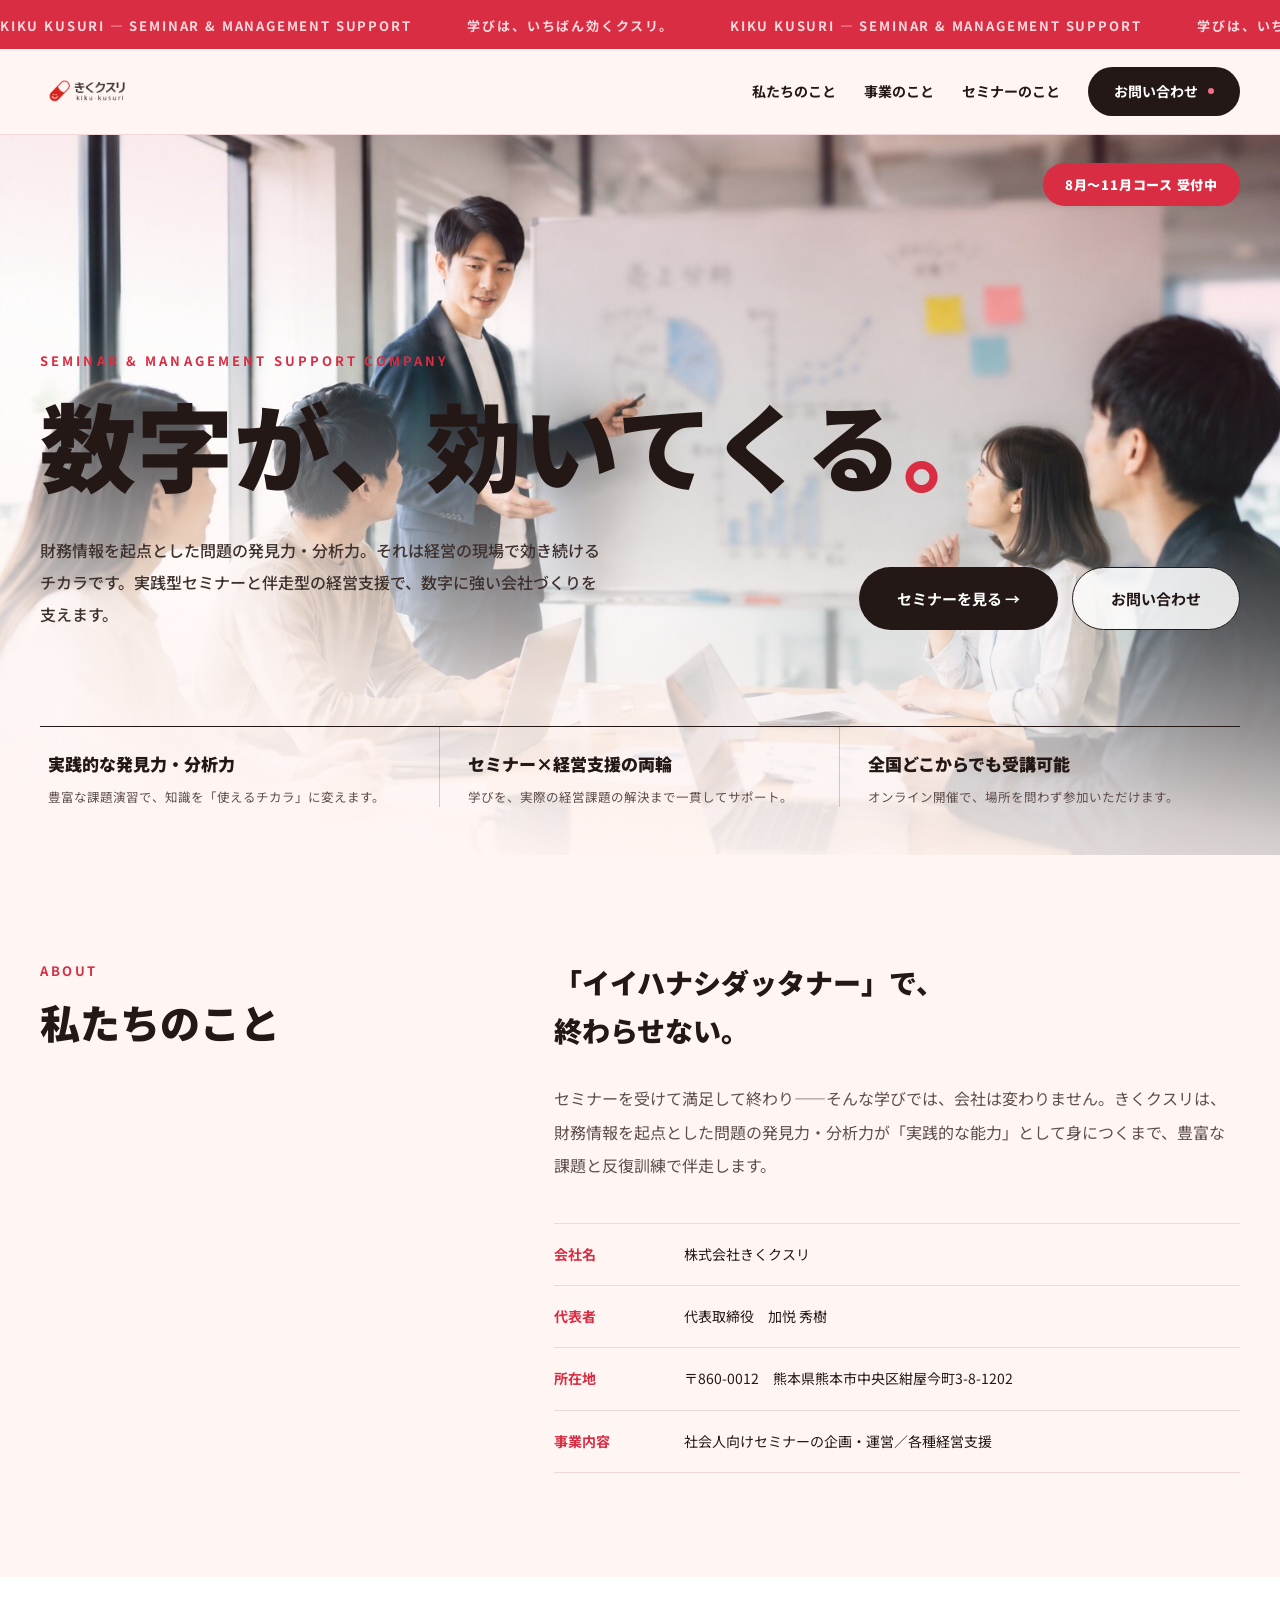
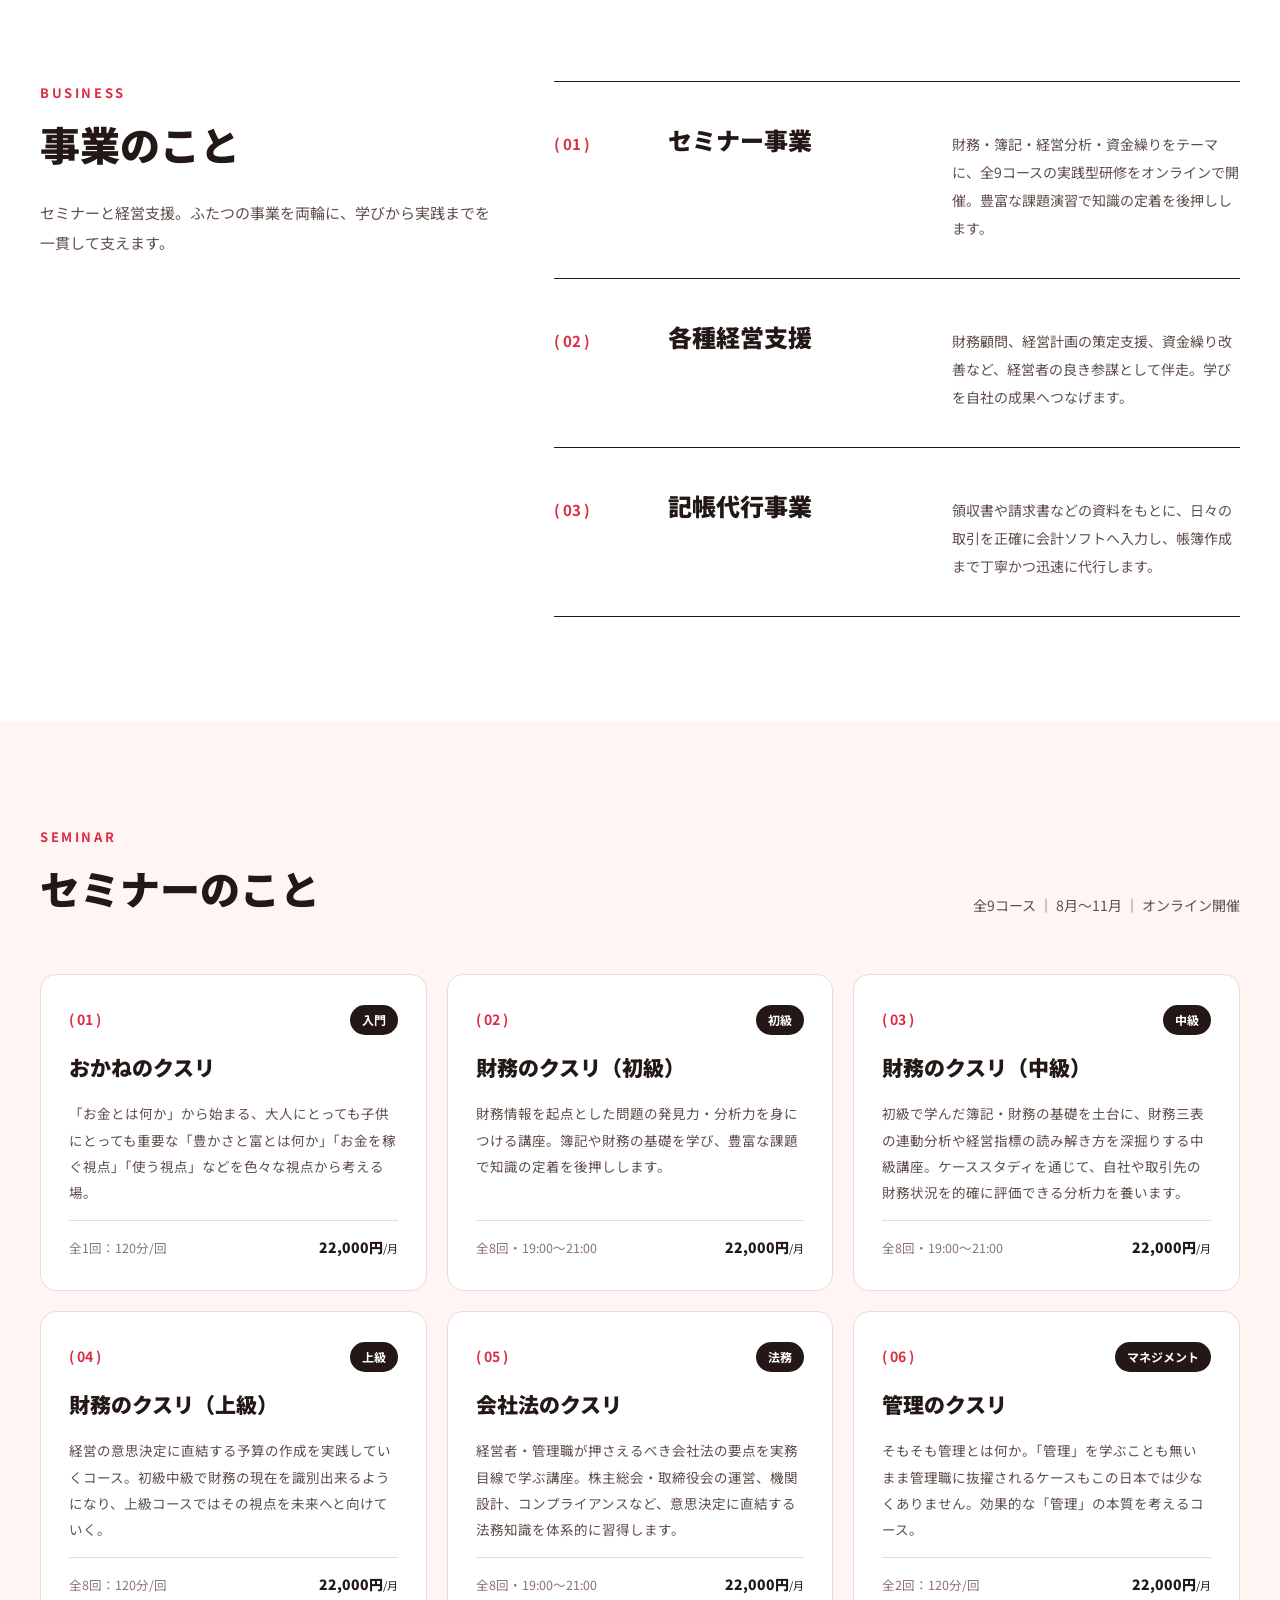
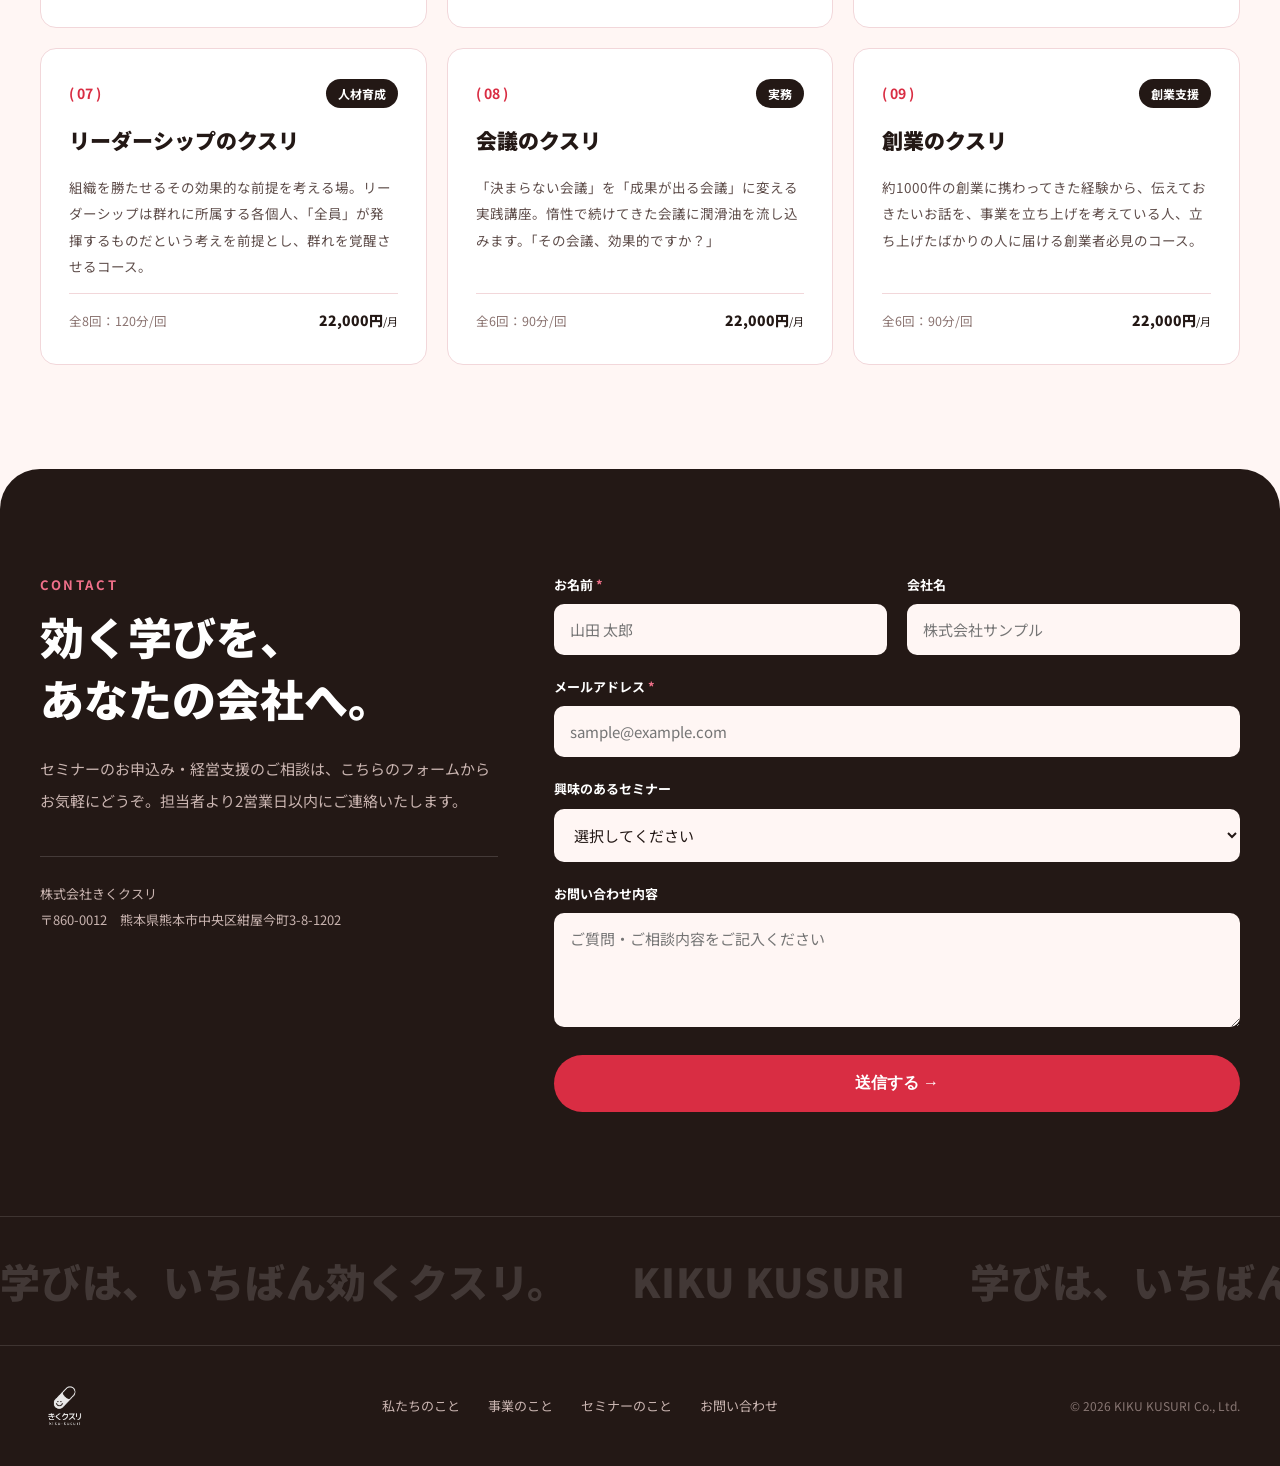
==== commit c24879bb: "Add files via upload" ====
--- a/index.html
+++ b/index.html
@@ -99,7 +99,7 @@
           <div class="s-top"><span class="s-no">( 01 )</span><span class="s-lv">入門</span></div>
           <h3 class="s-title">おかねのクスリ</h3>
           <p class="s-desc">「お金とは何か」から始まる、大人にとっても子供にとっても重要な「豊かさと富とは何か」「お金を稼ぐ視点」「使う視点」などを色々な視点から考える場。</p>
-          <div class="s-foot"><span>全8回・19:00〜21:00</span><span class="s-price">22,000円<i>/月</i></span></div>
+          <div class="s-foot"><span>全1回：120分/回</span><span class="s-price">22,000円<i>/月</i></span></div>
         </div>
         <div class="s-card">
           <div class="s-top"><span class="s-no">( 02 )</span><span class="s-lv">初級</span></div>
@@ -117,7 +117,7 @@
           <div class="s-top"><span class="s-no">( 04 )</span><span class="s-lv">上級</span></div>
           <h3 class="s-title">財務のクスリ（上級）</h3>
           <p class="s-desc">経営の意思決定に直結する予算の作成を実践していくコース。初級中級で財務の現在を識別出来るようになり、上級コースではその視点を未来へと向けていく。</p>
-          <div class="s-foot"><span>全8回・19:00〜21:00</span><span class="s-price">22,000円<i>/月</i></span></div>
+          <div class="s-foot"><span>全8回：120分/回</span><span class="s-price">22,000円<i>/月</i></span></div>
         </div>
         <div class="s-card">
           <div class="s-top"><span class="s-no">( 05 )</span><span class="s-lv">法務</span></div>
@@ -129,25 +129,25 @@
           <div class="s-top"><span class="s-no">( 06 )</span><span class="s-lv">マネジメント</span></div>
           <h3 class="s-title">管理のクスリ</h3>
           <p class="s-desc">そもそも管理とは何か。「管理」を学ぶことも無いまま管理職に抜擢されるケースもこの日本では少なくありません。効果的な「管理」の本質を考えるコース。</p>
-          <div class="s-foot"><span>全8回・19:00〜21:00</span><span class="s-price">22,000円<i>/月</i></span></div>
+          <div class="s-foot"><span>全2回：120分/回</span><span class="s-price">22,000円<i>/月</i></span></div>
         </div>
         <div class="s-card">
           <div class="s-top"><span class="s-no">( 07 )</span><span class="s-lv">人材育成</span></div>
           <h3 class="s-title">リーダーシップのクスリ</h3>
           <p class="s-desc">組織を勝たせるその効果的な前提を考える場。リーダーシップは群れに所属する各個人、「全員」が発揮するものだという考えを前提とし、群れを覚醒させるコース。</p>
-          <div class="s-foot"><span>全8回・19:00〜21:00</span><span class="s-price">22,000円<i>/月</i></span></div>
+          <div class="s-foot"><span>全8回：120分/回</span><span class="s-price">22,000円<i>/月</i></span></div>
         </div>
         <div class="s-card">
           <div class="s-top"><span class="s-no">( 08 )</span><span class="s-lv">実務</span></div>
           <h3 class="s-title">会議のクスリ</h3>
           <p class="s-desc">「決まらない会議」を「成果が出る会議」に変える実践講座。惰性で続けてきた会議に潤滑油を流し込みます。「その会議、効果的ですか？」</p>
-          <div class="s-foot"><span>全8回・19:00〜21:00</span><span class="s-price">22,000円<i>/月</i></span></div>
+          <div class="s-foot"><span>全6回：90分/回</span><span class="s-price">22,000円<i>/月</i></span></div>
         </div>
         <div class="s-card">
           <div class="s-top"><span class="s-no">( 09 )</span><span class="s-lv">創業支援</span></div>
           <h3 class="s-title">創業のクスリ</h3>
           <p class="s-desc">約1000件の創業に携わってきた経験から、伝えておきたいお話を、事業を立ち上げを考えている人、立ち上げたばかりの人に届ける創業者必見のコース。</p>
-          <div class="s-foot"><span>全8回・19:00〜21:00</span><span class="s-price">22,000円<i>/月</i></span></div>
+          <div class="s-foot"><span>全6回：90分/回</span><span class="s-price">22,000円<i>/月</i></span></div>
         </div>
   </div>
 </section>
